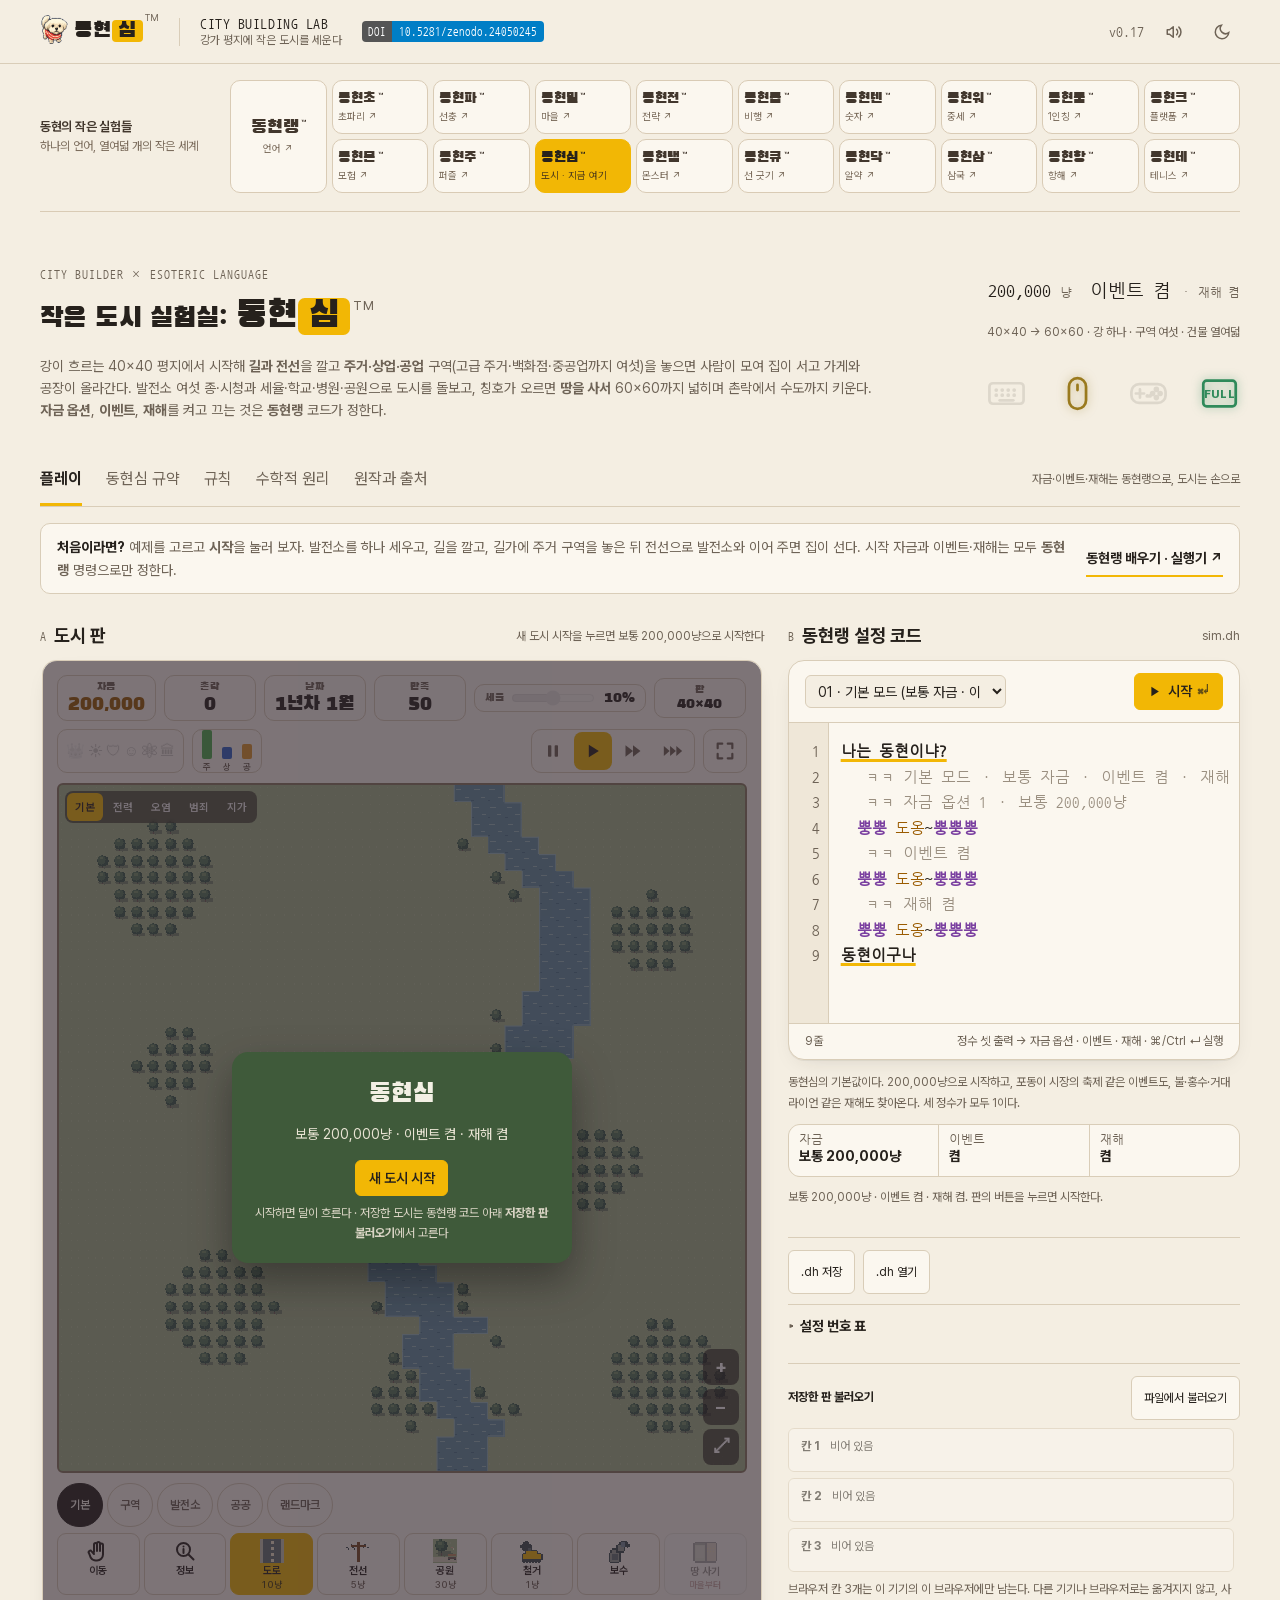
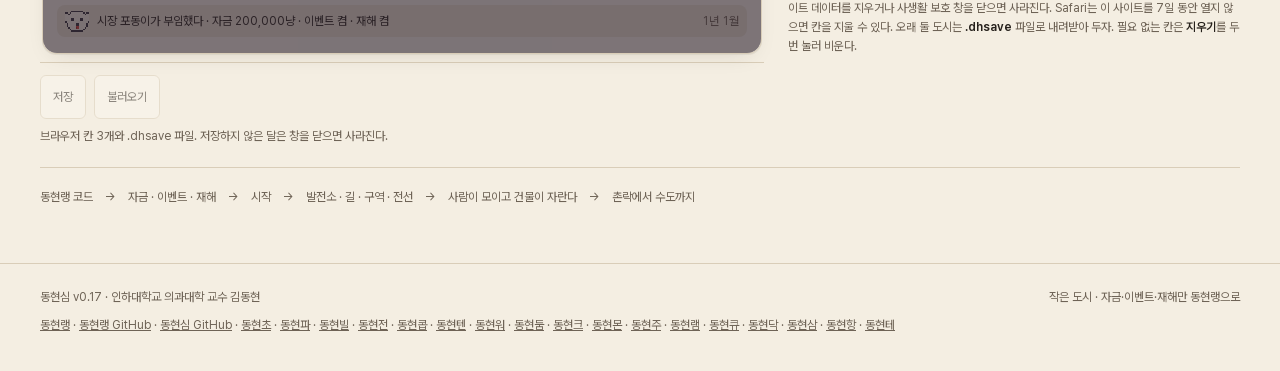
==== index.html @ 13f5d302 "v0.17: 탭 이름·설명 글 통일" ====
<!doctype html>
<html lang="ko" data-theme="light">
<head>
  <meta charset="utf-8"><meta name="viewport" content="width=device-width,initial-scale=1,viewport-fit=cover">
  <meta name="description" content="강이 흐르는 40×40 평지(땅을 사면 60×60까지)에 길·전선·여섯 구역·발전소·공공시설·랜드마크를 놓아 도시를 키우는 작은 도시 게임. 마우스와 터치만으로 플레이하고, 자금 옵션·이벤트·재해는 동현랭으로 정한다.">
  <title>동현심™ · 강가 평지에 작은 도시를 세운다</title>
  <link rel="icon" type="image/x-icon" sizes="16x16 32x32 48x48" href="./favicon.ico">
  <link rel="icon" type="image/png" sizes="32x32" href="./favicon.png">
  <link rel="apple-touch-icon" sizes="180x180" href="./apple-touch-icon.png">
  <style>@font-face{font-family:'Black Han Sans';src:url('[data-uri]') format('woff2');font-display:swap;font-weight:400}
@font-face{font-family:'Pretendard';src:url('[data-uri]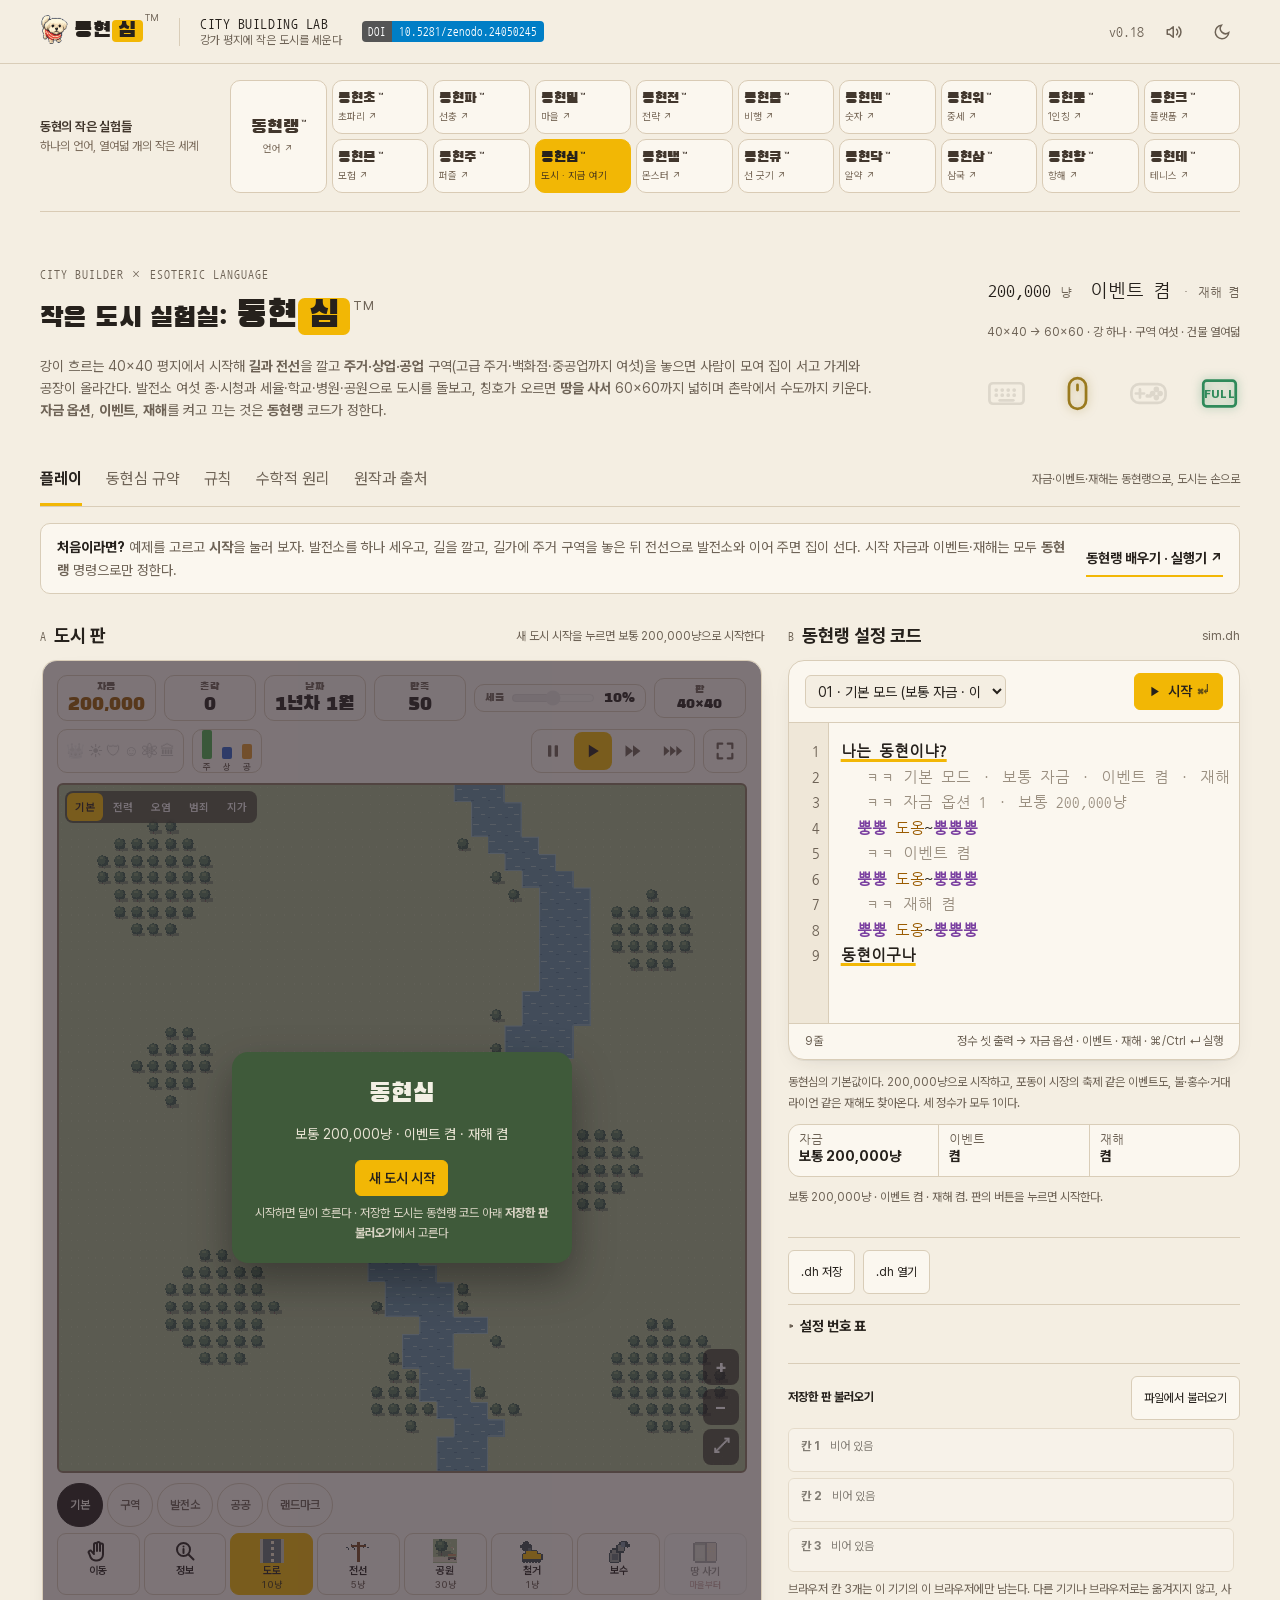
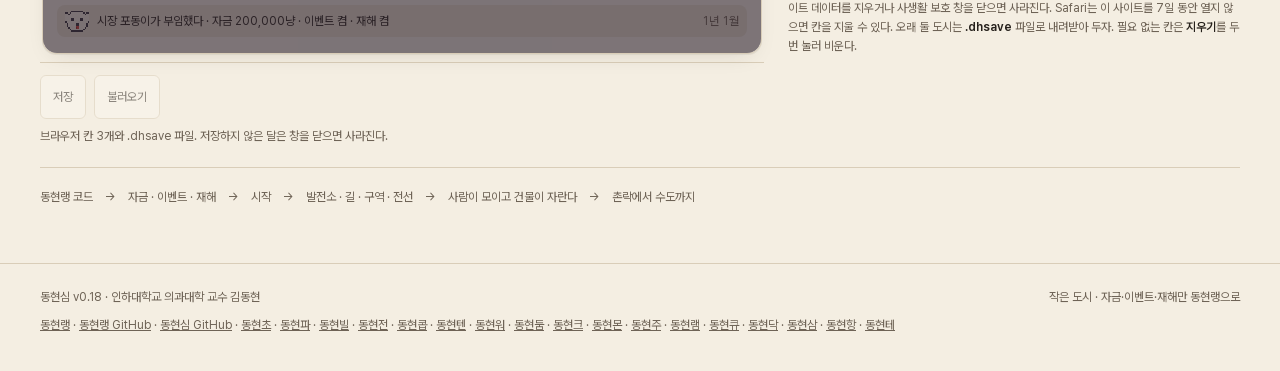
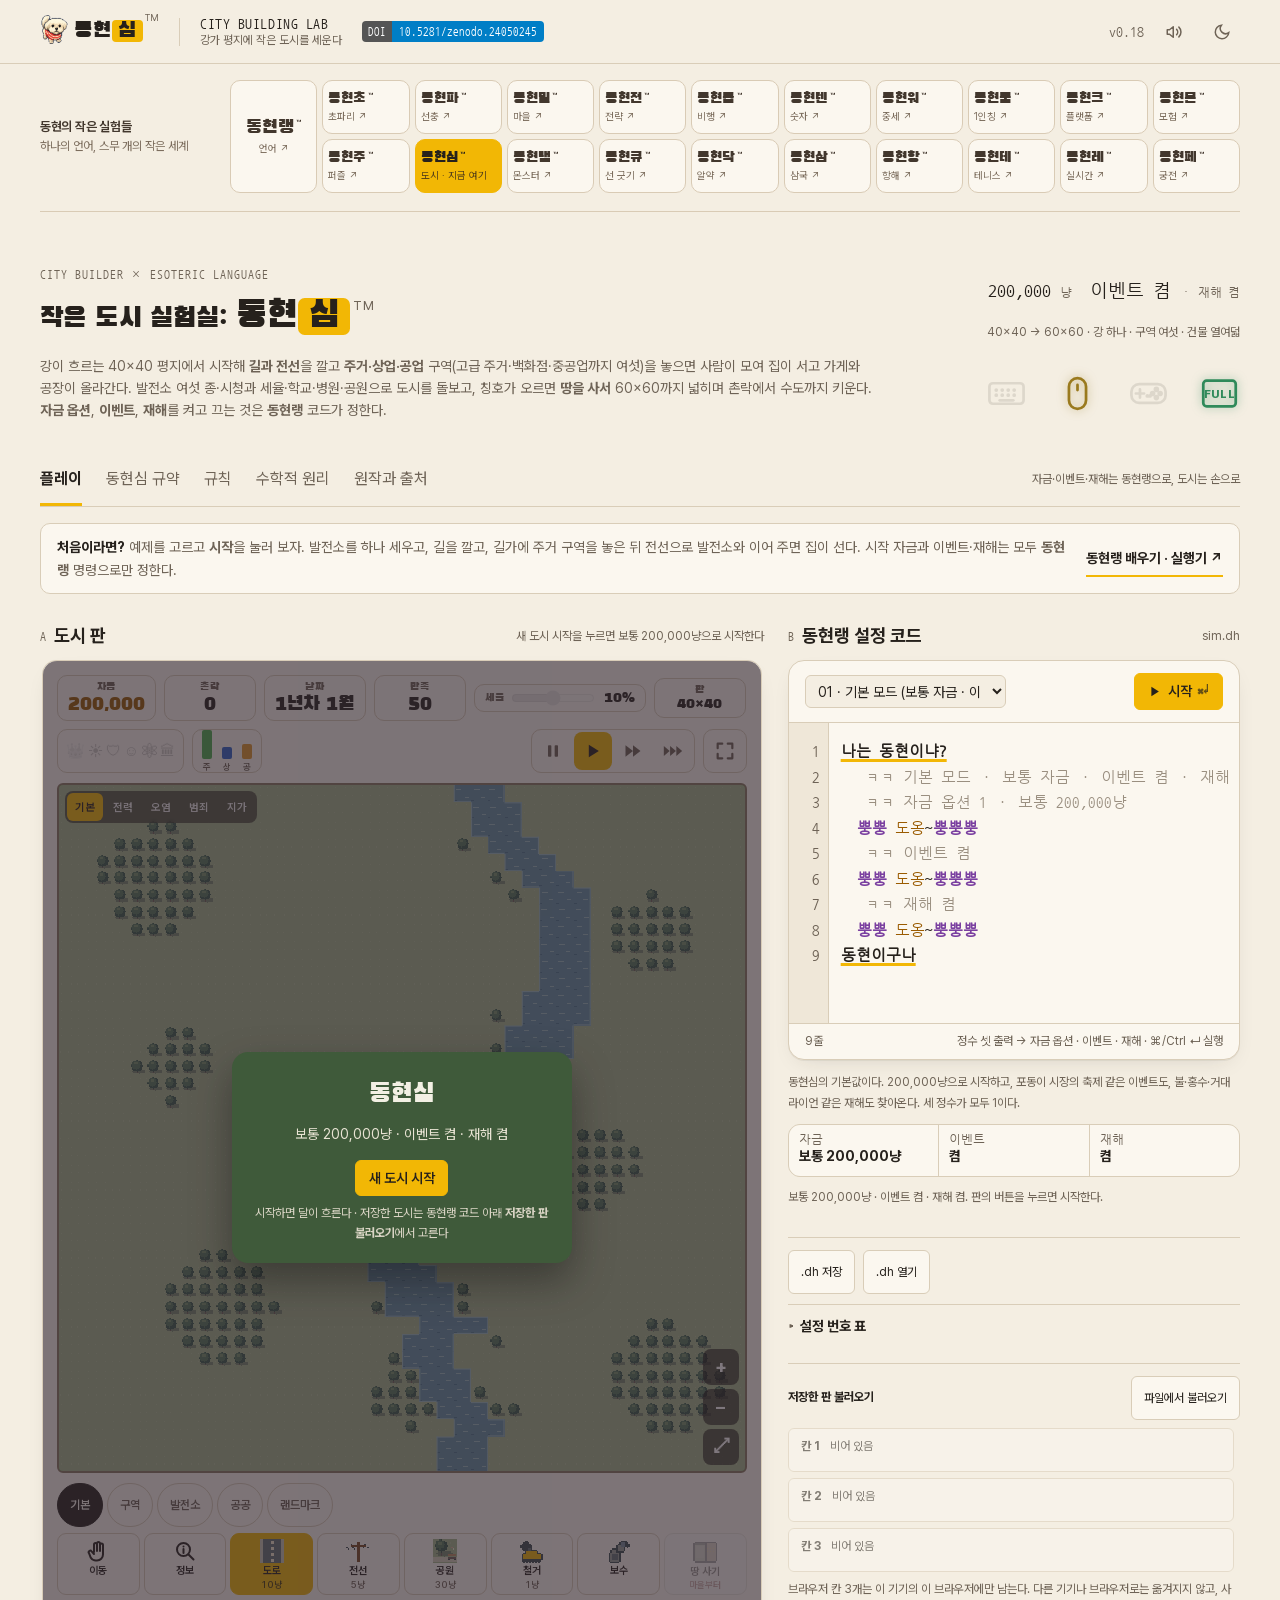
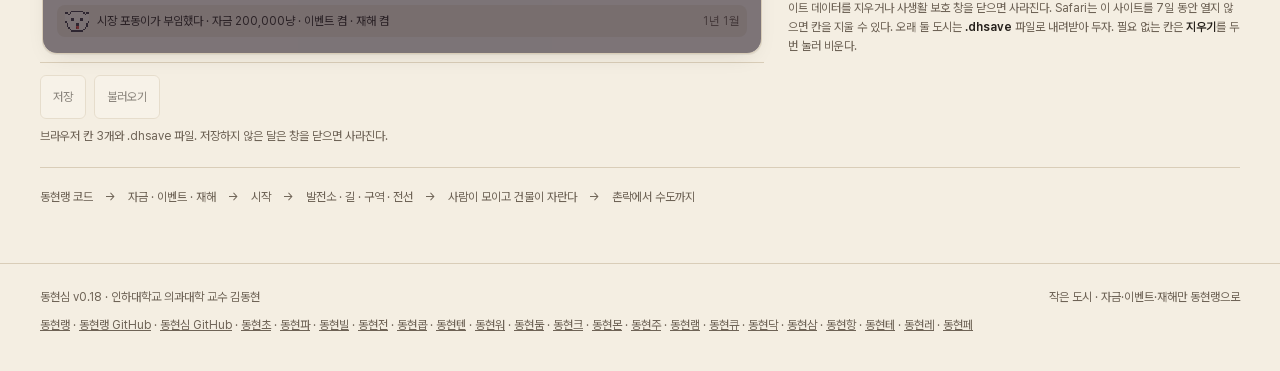
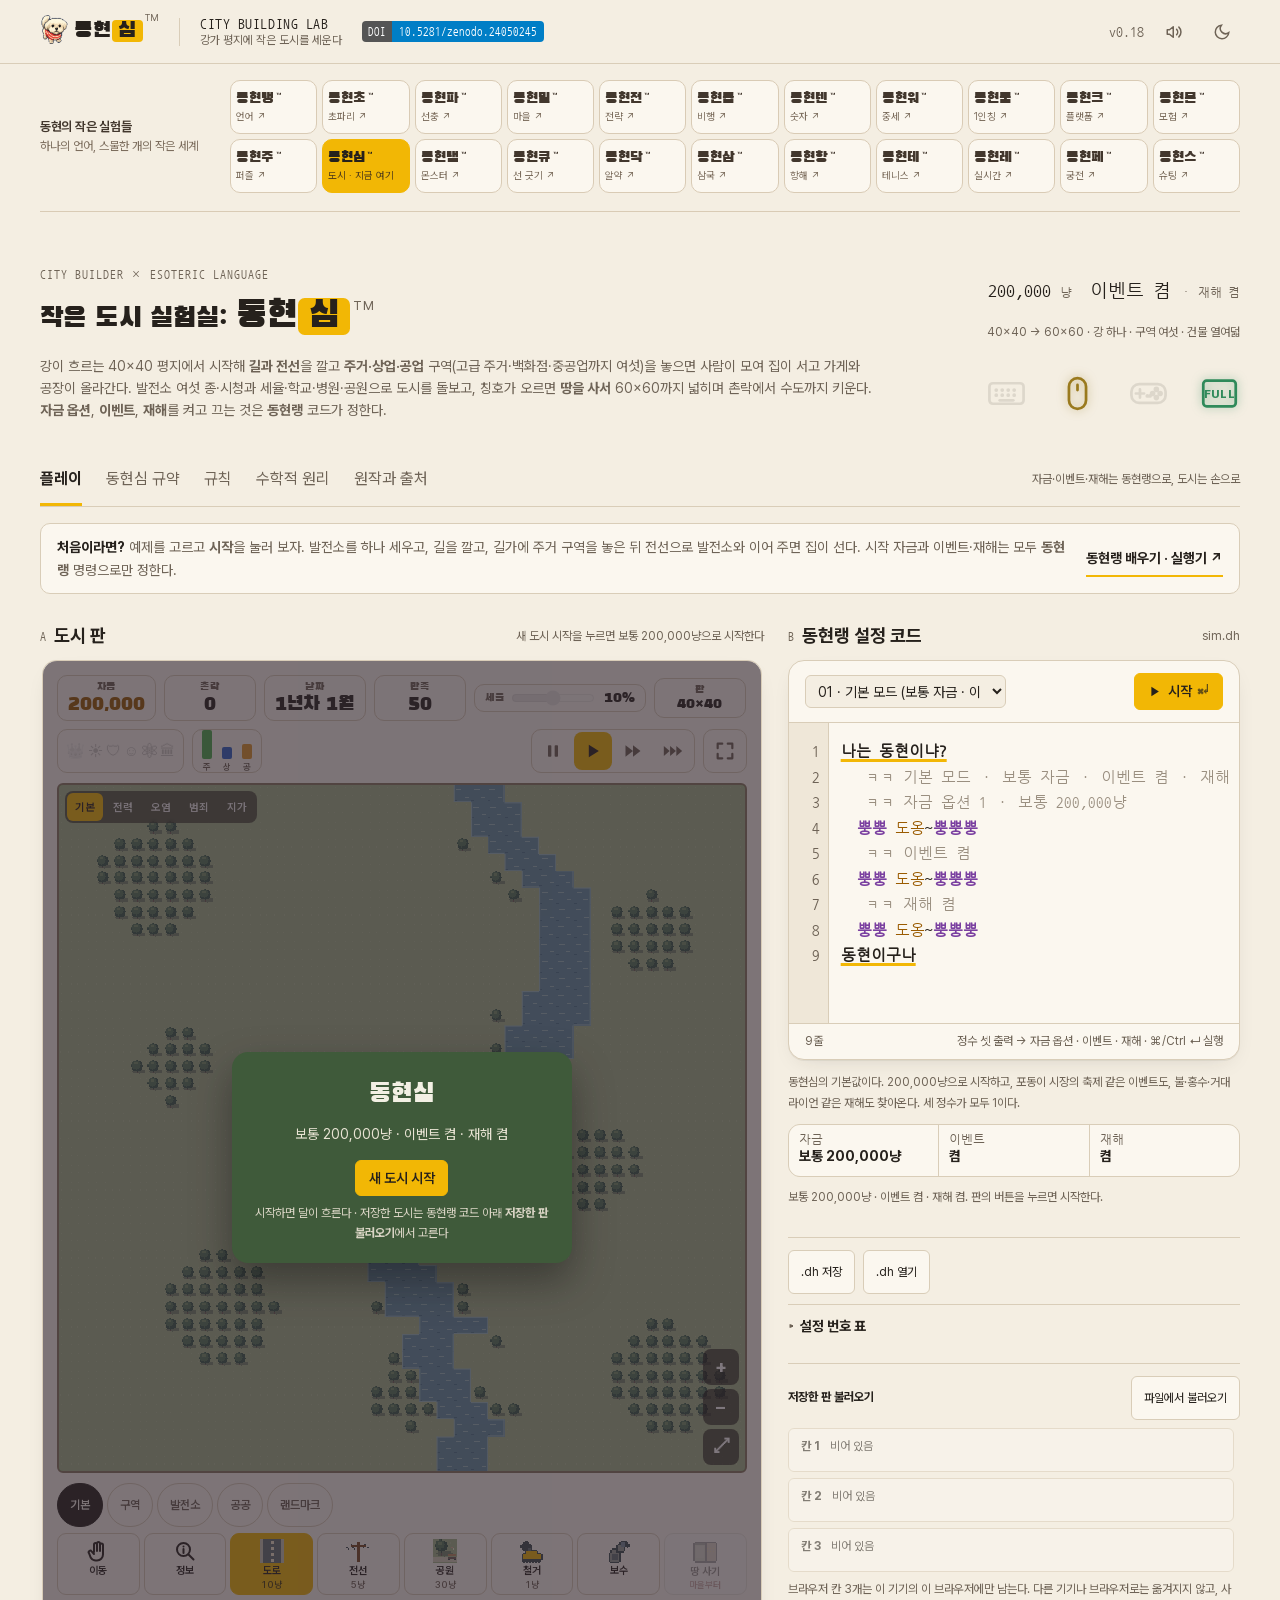
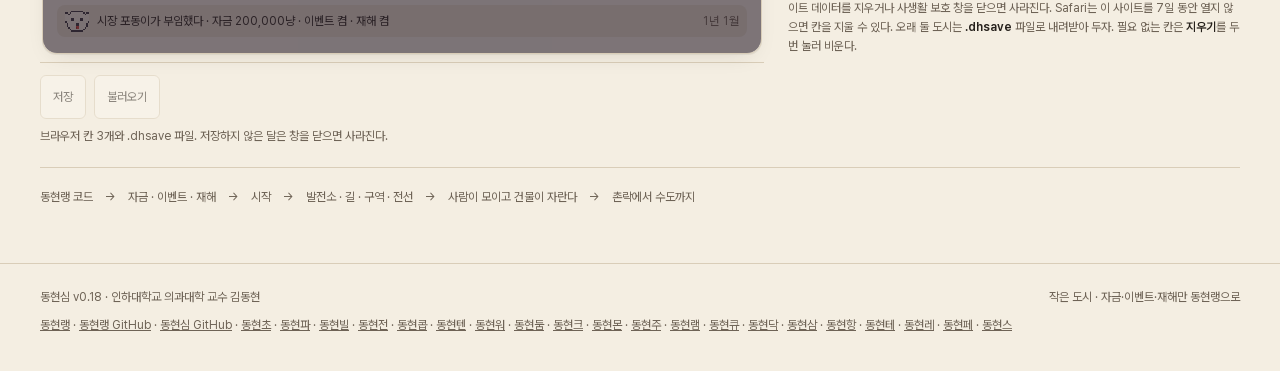
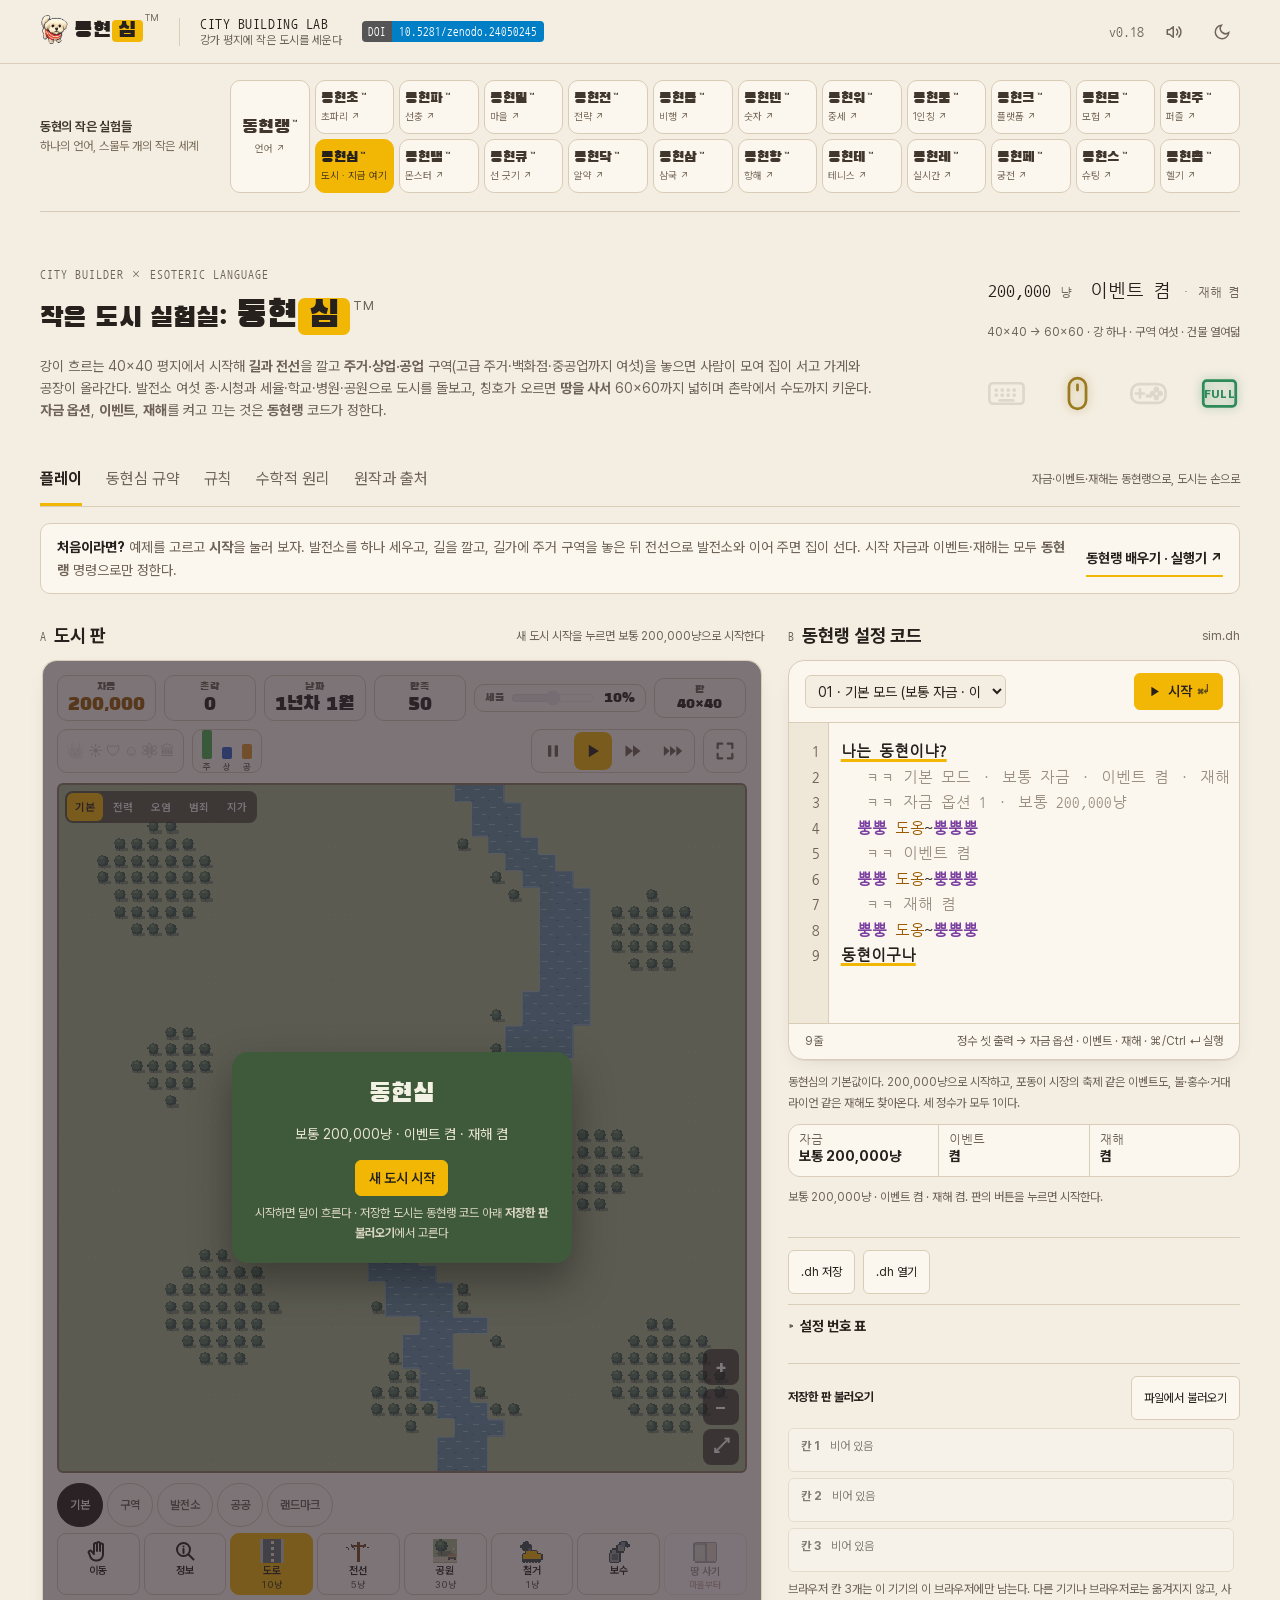
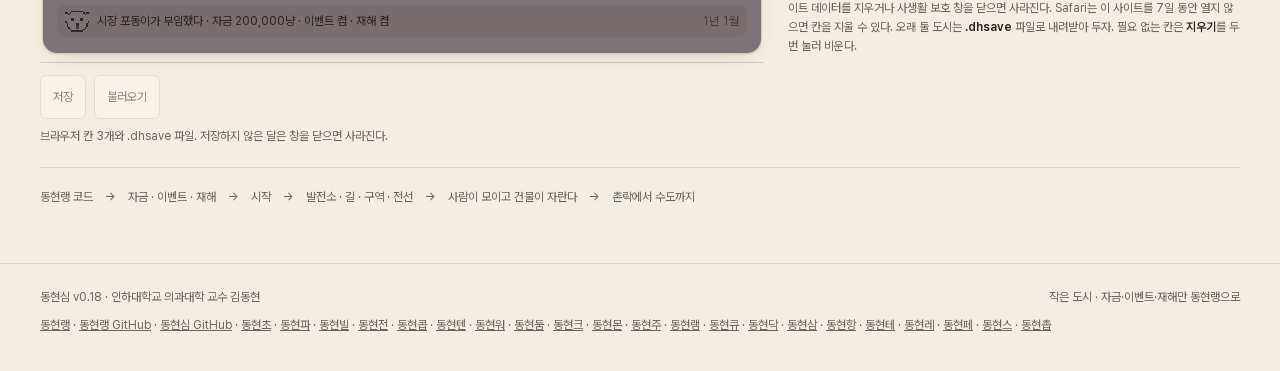
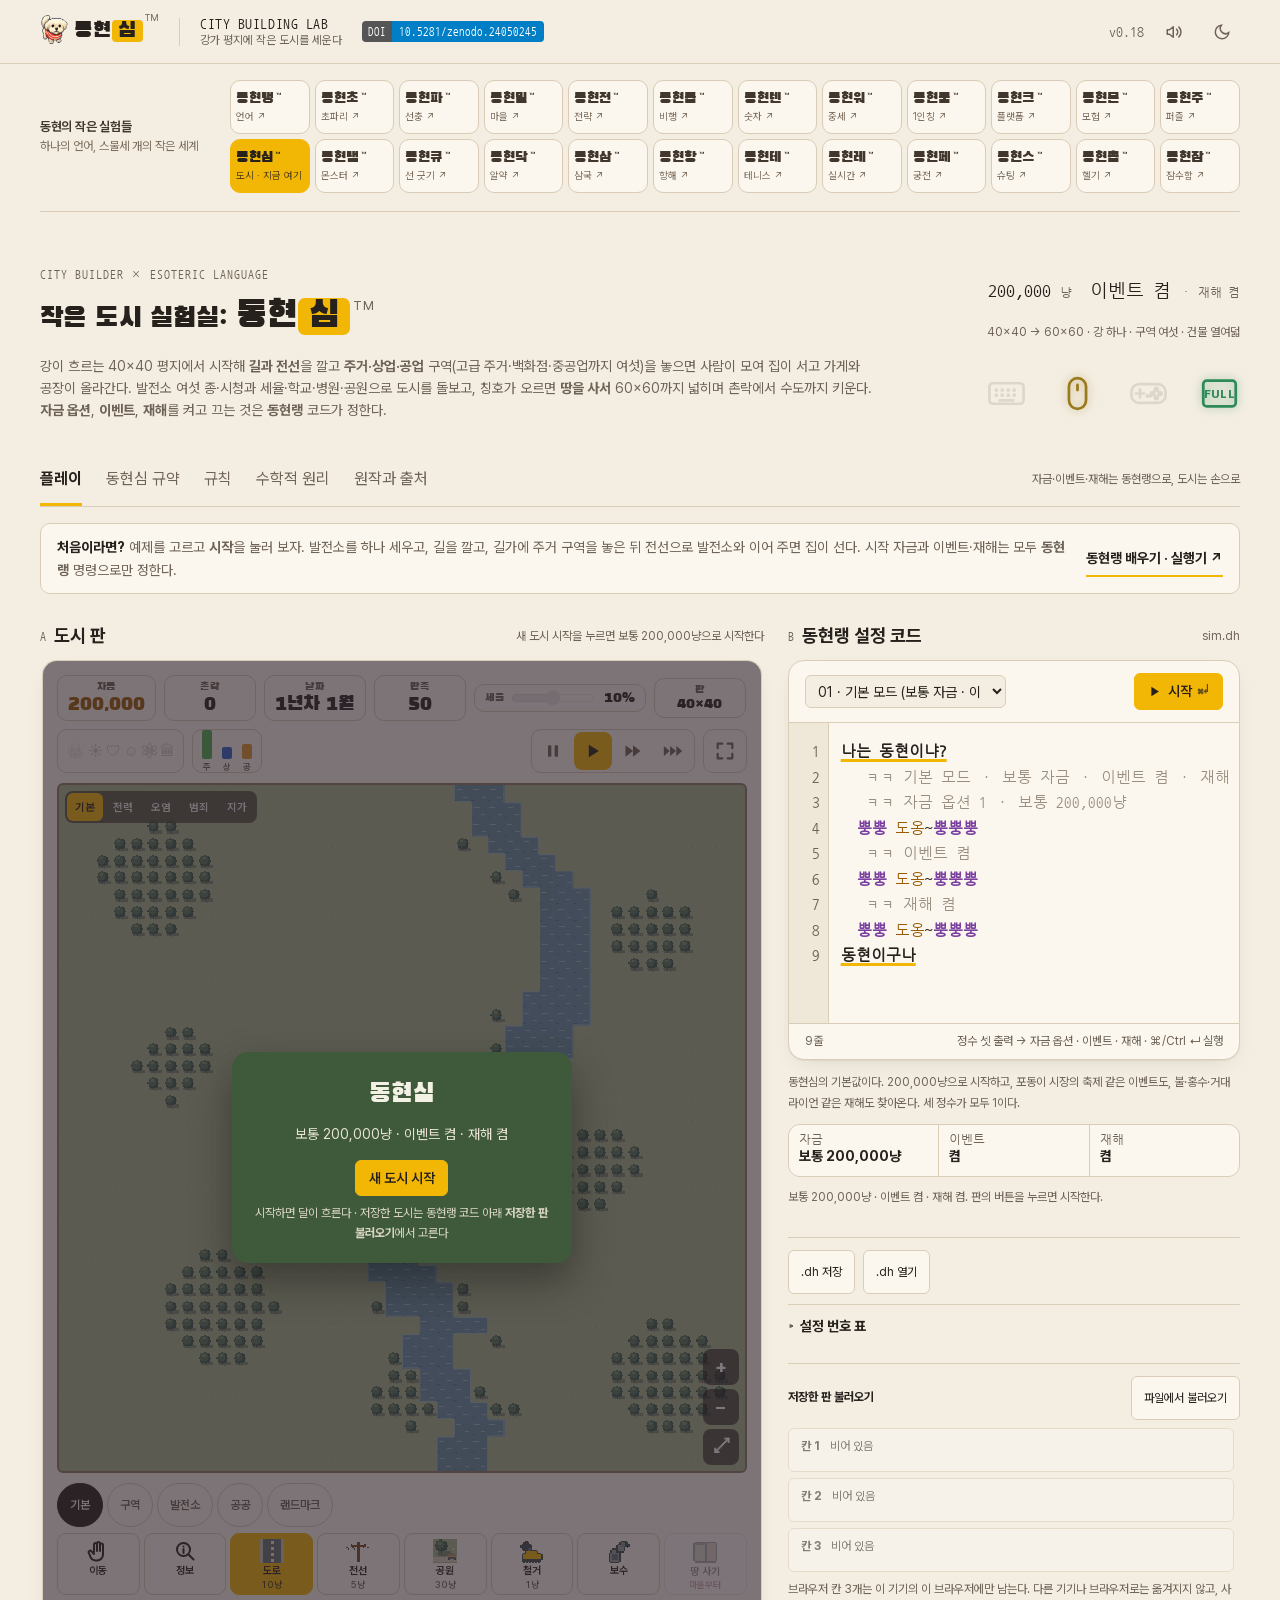
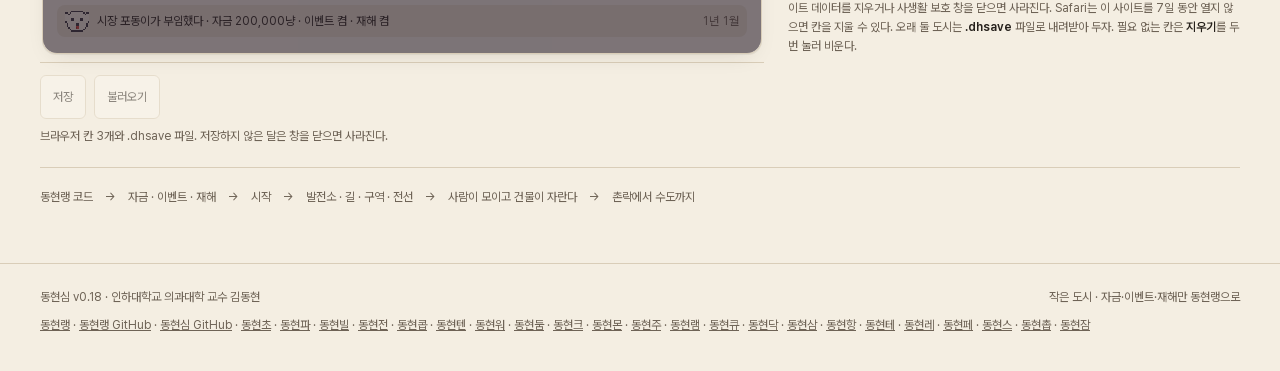
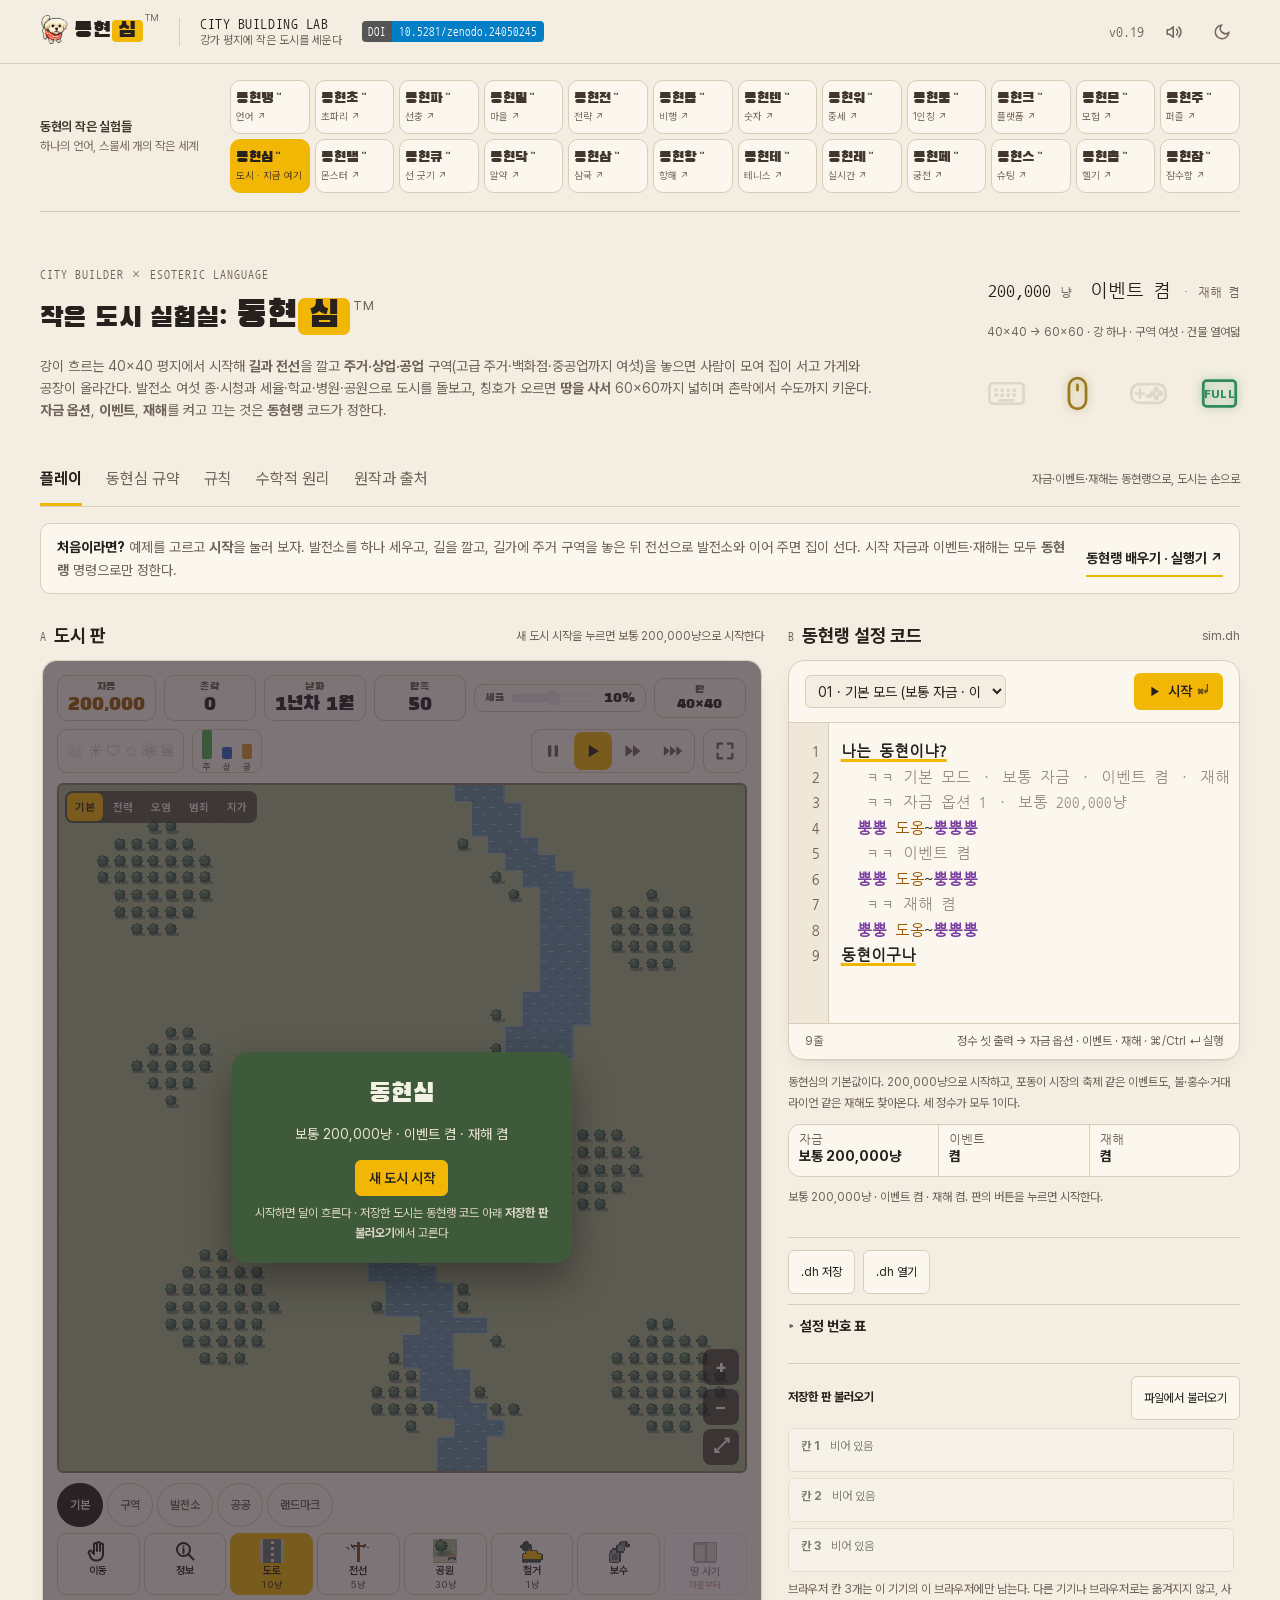
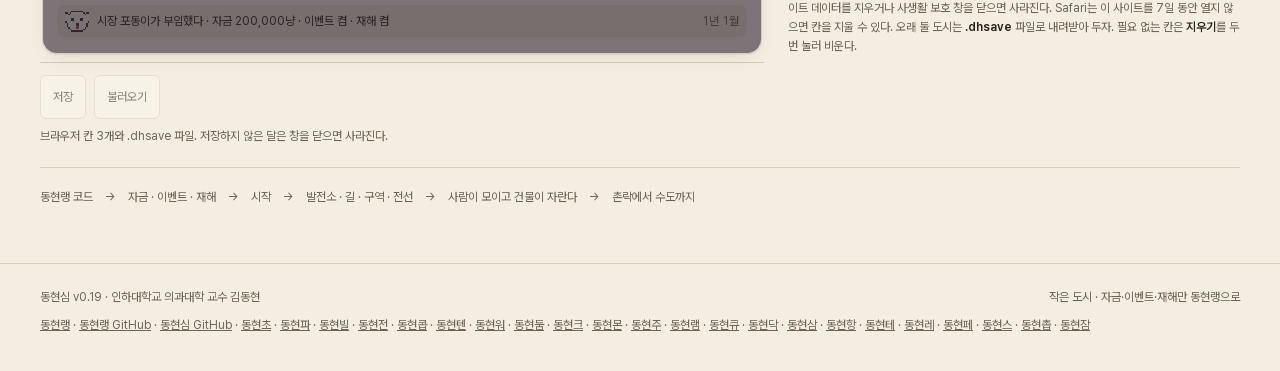
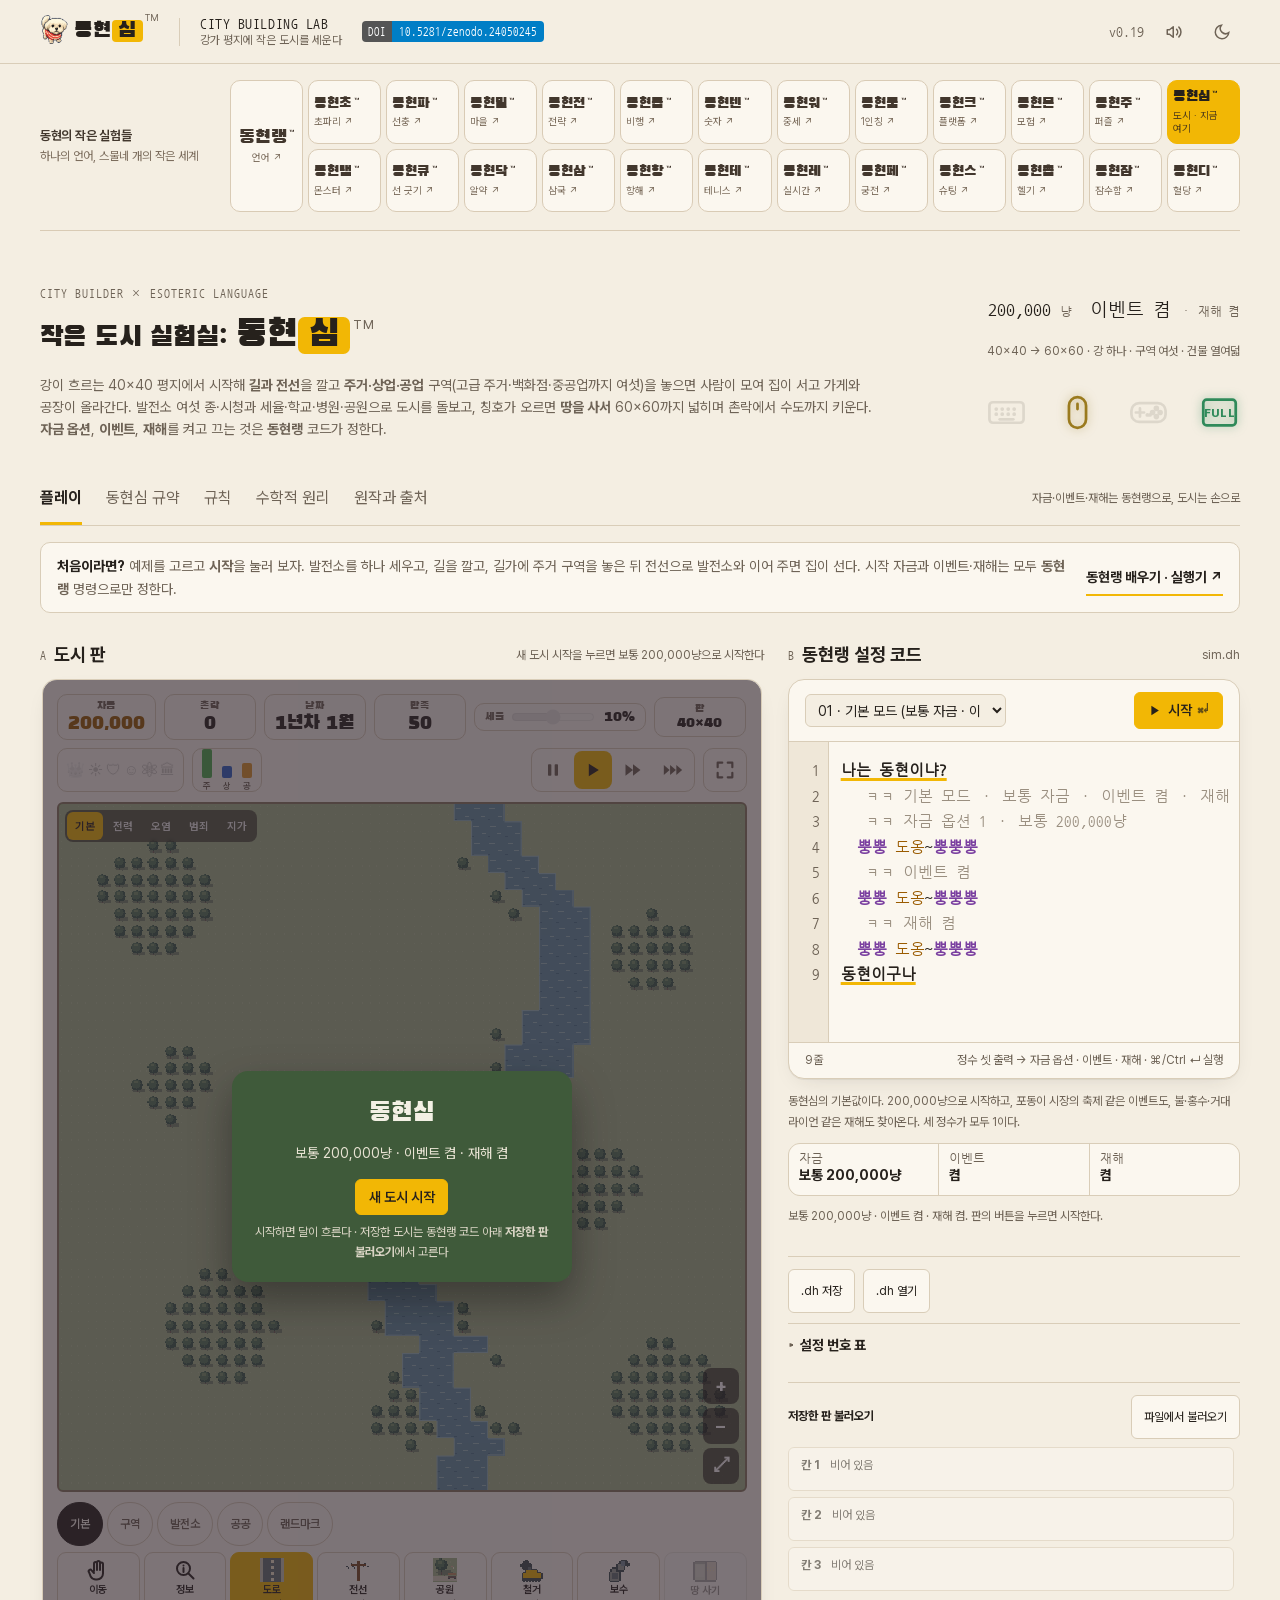
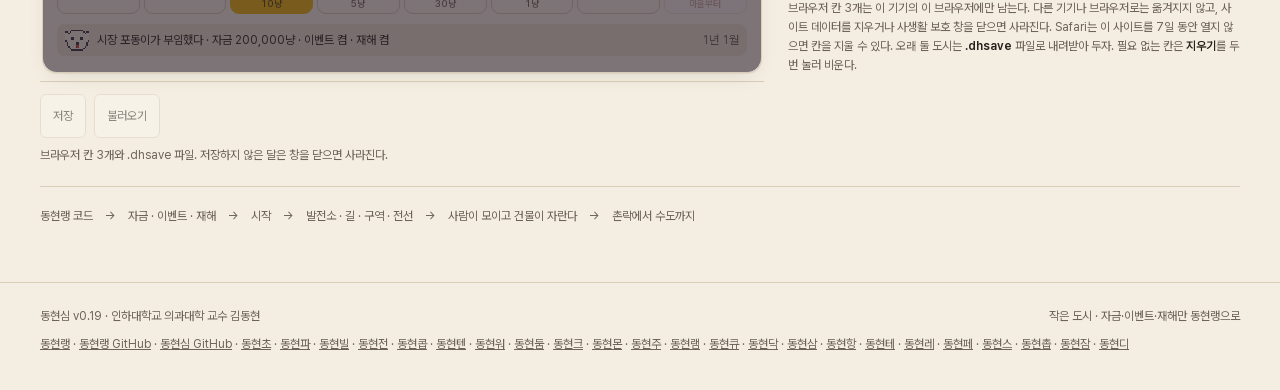
